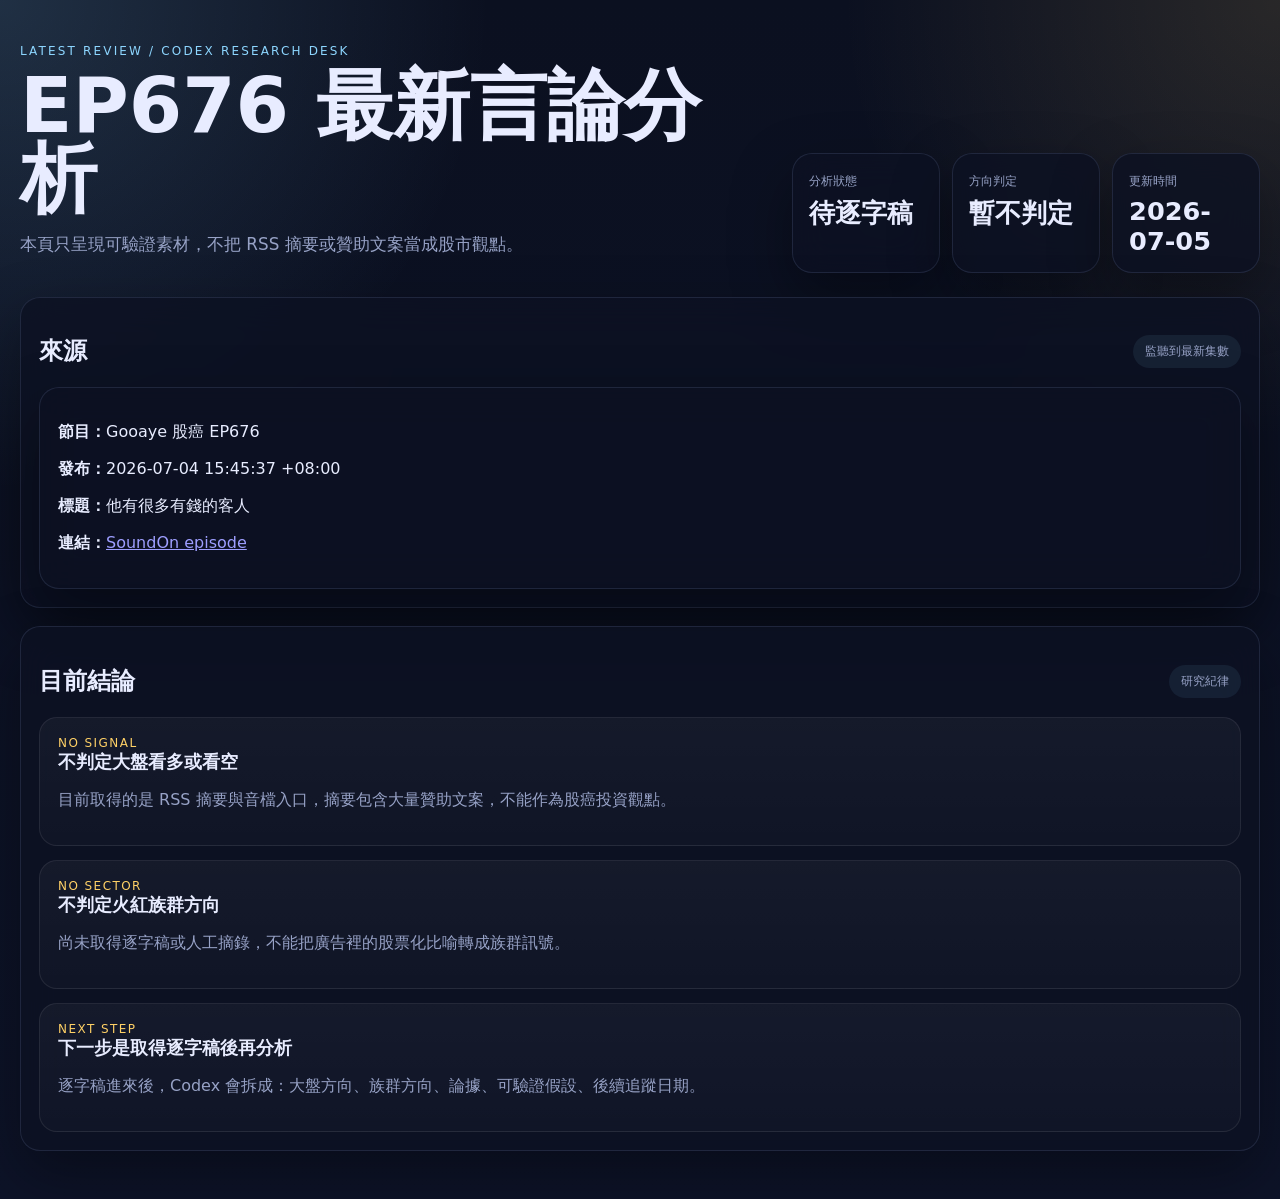
==== docs/latest-analysis.html @ 5f963d02 "Deploy latest episode analysis status" ====
<!doctype html>
<html lang="zh-Hant">
<head>
  <meta charset="utf-8" />
  <meta name="viewport" content="width=device-width, initial-scale=1" />
  <title>最新股癌言論分析</title>
  <link rel="stylesheet" href="./assets/site.css" />
</head>
<body>
  <div class="page-shell">
    <header class="hero">
      <div>
        <p class="eyebrow">Latest Review / Codex Research Desk</p>
        <h1>EP676 最新言論分析</h1>
        <p class="lead">本頁只呈現可驗證素材，不把 RSS 摘要或贊助文案當成股市觀點。</p>
      </div>
      <div class="hero-metrics">
        <div class="metric"><span class="metric-label">分析狀態</span><strong>待逐字稿</strong></div>
        <div class="metric"><span class="metric-label">方向判定</span><strong>暫不判定</strong></div>
        <div class="metric"><span class="metric-label">更新時間</span><strong>2026-07-05</strong></div>
      </div>
    </header>

    <main class="layout">
      <section class="panel summary">
        <div class="section-head">
          <h2>來源</h2>
          <span class="meta-pill">監聽到最新集數</span>
        </div>
        <article class="summary-card">
          <p><strong>節目：</strong>Gooaye 股癌 EP676</p>
          <p><strong>發布：</strong>2026-07-04 15:45:37 +08:00</p>
          <p><strong>標題：</strong>他有很多有錢的客人</p>
          <p><strong>連結：</strong><a href="https://player.soundon.fm/p/954689a5-3096-43a4-a80b-7810b219cef3/episodes/2d7b77d8-c828-43f9-b835-5a1a72aa2e38" target="_blank" rel="noreferrer">SoundOn episode</a></p>
        </article>
      </section>

      <section class="panel">
        <div class="section-head">
          <h2>目前結論</h2>
          <span class="meta-pill">研究紀律</span>
        </div>
        <div class="cards">
          <article class="card">
            <div class="tag">No Signal</div>
            <h3>不判定大盤看多或看空</h3>
            <p class="muted">目前取得的是 RSS 摘要與音檔入口，摘要包含大量贊助文案，不能作為股癌投資觀點。</p>
          </article>
          <article class="card">
            <div class="tag">No Sector</div>
            <h3>不判定火紅族群方向</h3>
            <p class="muted">尚未取得逐字稿或人工摘錄，不能把廣告裡的股票化比喻轉成族群訊號。</p>
          </article>
          <article class="card">
            <div class="tag">Next Step</div>
            <h3>下一步是取得逐字稿後再分析</h3>
            <p class="muted">逐字稿進來後，Codex 會拆成：大盤方向、族群方向、論據、可驗證假設、後續追蹤日期。</p>
          </article>
        </div>
      </section>
    </main>
  </div>
</body>
</html>
---- docs/assets/site.css ----
:root {
  color-scheme: dark;
  --bg: #0b1020;
  --panel: rgba(13, 18, 35, 0.82);
  --panel-border: rgba(173, 193, 255, 0.12);
  --text: #e8ecff;
  --muted: #97a2c6;
  --accent: #8dd6ff;
  --accent-2: #ffd166;
  --shadow: 0 24px 60px rgba(0, 0, 0, 0.35);
}
* { box-sizing: border-box; }
body {
  margin: 0;
  font-family: "Avenir Next", "Segoe UI", system-ui, sans-serif;
  background:
    radial-gradient(circle at top left, rgba(141, 214, 255, 0.16), transparent 28%),
    radial-gradient(circle at top right, rgba(255, 209, 102, 0.12), transparent 25%),
    linear-gradient(180deg, #0b1020 0%, #0d1328 100%);
  color: var(--text);
}
.page-shell { max-width: 1280px; margin: 0 auto; padding: 32px 20px 48px; }
.hero { display: grid; gap: 24px; grid-template-columns: 1.6fr 1fr; align-items: end; margin-bottom: 24px; }
.eyebrow { color: var(--accent); text-transform: uppercase; letter-spacing: .18em; font-size: 12px; }
h1 { font-size: clamp(2.8rem, 6vw, 5rem); margin: 0 0 8px; line-height: .95; }
.lead { max-width: 62ch; color: var(--muted); font-size: 1.05rem; }
.hero-metrics { display: grid; grid-template-columns: repeat(3, minmax(0, 1fr)); gap: 12px; }
.metric, .panel, .summary-card {
  background: var(--panel);
  border: 1px solid var(--panel-border);
  box-shadow: var(--shadow);
  backdrop-filter: blur(18px);
  border-radius: 20px;
}
.metric { padding: 16px; }
.metric-label, .meta-pill, label { color: var(--muted); font-size: 12px; }
.metric strong { display: block; font-size: 1.6rem; margin-top: 6px; }
.layout { display: grid; gap: 18px; }
.panel { padding: 18px; }
.controls { display: grid; grid-template-columns: repeat(2, minmax(0, 1fr)); gap: 16px; }
.control-row { display: grid; gap: 8px; }
select, input {
  width: 100%; padding: 14px 15px; border-radius: 14px;
  background: rgba(255,255,255,.04); color: var(--text);
  border: 1px solid rgba(255,255,255,.12); outline: none;
}
.section-head { display: flex; justify-content: space-between; align-items: center; gap: 12px; }
.meta-pill { padding: 8px 12px; border-radius: 999px; background: rgba(141, 214, 255, 0.08); }
.summary-card { padding: 18px; min-height: 120px; }
.cards { display: grid; gap: 14px; }
.card { padding: 18px; border-radius: 18px; background: linear-gradient(180deg, rgba(255,255,255,.04), rgba(255,255,255,.02)); border: 1px solid rgba(255,255,255,.08); }
.card h3 { margin: 0 0 8px; font-size: 1.1rem; }
.card .tag { color: var(--accent-2); font-size: 12px; text-transform: uppercase; letter-spacing: .12em; }
.sources { margin-top: 14px; display: grid; gap: 8px; }
.sources a { color: var(--accent); text-decoration: none; }
.muted { color: var(--muted); }
@media (max-width: 900px) { .hero, .controls, .hero-metrics { grid-template-columns: 1fr; } }
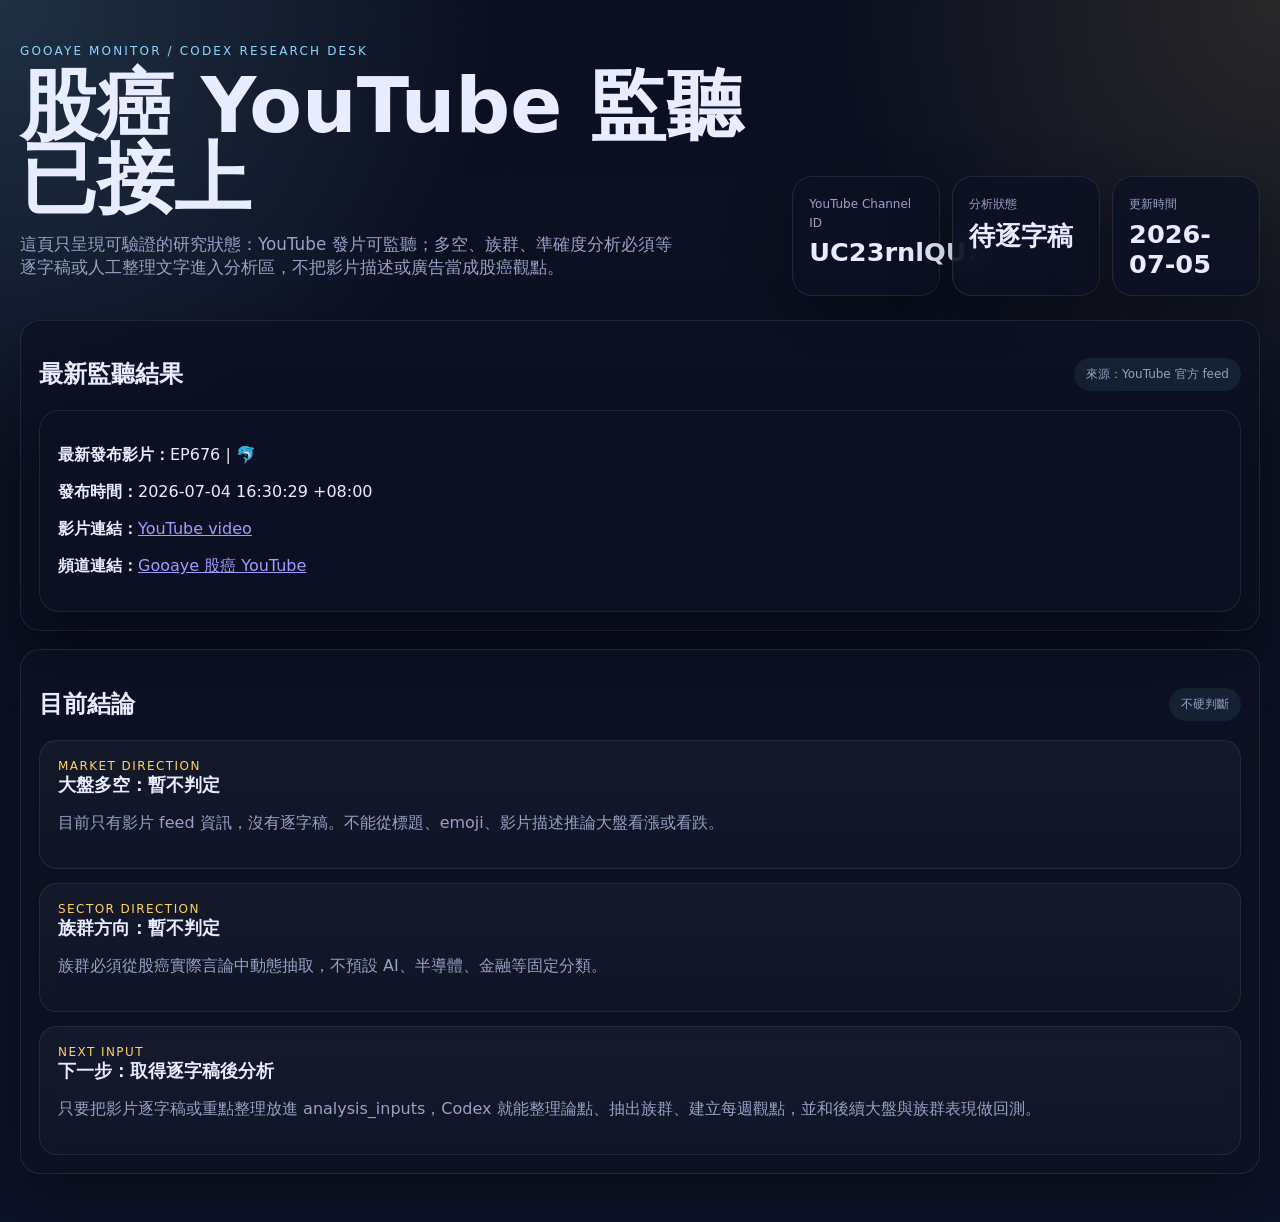
==== commit d26f4d0c: "Add Gooaye YouTube feed monitor" ====
--- a/docs/latest-analysis.html
+++ b/docs/latest-analysis.html
@@ -3,20 +3,22 @@
 <head>
   <meta charset="utf-8" />
   <meta name="viewport" content="width=device-width, initial-scale=1" />
-  <title>最新股癌言論分析</title>
+  <title>股癌最新言論分析狀態</title>
   <link rel="stylesheet" href="./assets/site.css" />
 </head>
 <body>
   <div class="page-shell">
     <header class="hero">
       <div>
-        <p class="eyebrow">Latest Review / Codex Research Desk</p>
-        <h1>EP676 最新言論分析</h1>
-        <p class="lead">本頁只呈現可驗證素材，不把 RSS 摘要或贊助文案當成股市觀點。</p>
+        <p class="eyebrow">Gooaye Monitor / Codex Research Desk</p>
+        <h1>股癌 YouTube 監聽已接上</h1>
+        <p class="lead">
+          這頁只呈現可驗證的研究狀態：YouTube 發片可監聽；多空、族群、準確度分析必須等逐字稿或人工整理文字進入分析區，不把影片描述或廣告當成股癌觀點。
+        </p>
       </div>
       <div class="hero-metrics">
+        <div class="metric"><span class="metric-label">YouTube Channel ID</span><strong>UC23rnlQU...</strong></div>
         <div class="metric"><span class="metric-label">分析狀態</span><strong>待逐字稿</strong></div>
-        <div class="metric"><span class="metric-label">方向判定</span><strong>暫不判定</strong></div>
         <div class="metric"><span class="metric-label">更新時間</span><strong>2026-07-05</strong></div>
       </div>
     </header>
@@ -24,37 +26,37 @@
     <main class="layout">
       <section class="panel summary">
         <div class="section-head">
-          <h2>來源</h2>
-          <span class="meta-pill">監聽到最新集數</span>
+          <h2>最新監聽結果</h2>
+          <span class="meta-pill">來源：YouTube 官方 feed</span>
         </div>
         <article class="summary-card">
-          <p><strong>節目：</strong>Gooaye 股癌 EP676</p>
-          <p><strong>發布：</strong>2026-07-04 15:45:37 +08:00</p>
-          <p><strong>標題：</strong>他有很多有錢的客人</p>
-          <p><strong>連結：</strong><a href="https://player.soundon.fm/p/954689a5-3096-43a4-a80b-7810b219cef3/episodes/2d7b77d8-c828-43f9-b835-5a1a72aa2e38" target="_blank" rel="noreferrer">SoundOn episode</a></p>
+          <p><strong>最新發布影片：</strong>EP676 | 🐬</p>
+          <p><strong>發布時間：</strong>2026-07-04 16:30:29 +08:00</p>
+          <p><strong>影片連結：</strong><a href="https://www.youtube.com/watch?v=FqSGUclc5lQ" target="_blank" rel="noreferrer">YouTube video</a></p>
+          <p><strong>頻道連結：</strong><a href="https://www.youtube.com/@gooaye" target="_blank" rel="noreferrer">Gooaye 股癌 YouTube</a></p>
         </article>
       </section>
 
       <section class="panel">
         <div class="section-head">
           <h2>目前結論</h2>
-          <span class="meta-pill">研究紀律</span>
+          <span class="meta-pill">不硬判斷</span>
         </div>
         <div class="cards">
           <article class="card">
-            <div class="tag">No Signal</div>
-            <h3>不判定大盤看多或看空</h3>
-            <p class="muted">目前取得的是 RSS 摘要與音檔入口，摘要包含大量贊助文案，不能作為股癌投資觀點。</p>
+            <div class="tag">Market Direction</div>
+            <h3>大盤多空：暫不判定</h3>
+            <p class="muted">目前只有影片 feed 資訊，沒有逐字稿。不能從標題、emoji、影片描述推論大盤看漲或看跌。</p>
           </article>
           <article class="card">
-            <div class="tag">No Sector</div>
-            <h3>不判定火紅族群方向</h3>
-            <p class="muted">尚未取得逐字稿或人工摘錄，不能把廣告裡的股票化比喻轉成族群訊號。</p>
+            <div class="tag">Sector Direction</div>
+            <h3>族群方向：暫不判定</h3>
+            <p class="muted">族群必須從股癌實際言論中動態抽取，不預設 AI、半導體、金融等固定分類。</p>
           </article>
           <article class="card">
-            <div class="tag">Next Step</div>
-            <h3>下一步是取得逐字稿後再分析</h3>
-            <p class="muted">逐字稿進來後，Codex 會拆成：大盤方向、族群方向、論據、可驗證假設、後續追蹤日期。</p>
+            <div class="tag">Next Input</div>
+            <h3>下一步：取得逐字稿後分析</h3>
+            <p class="muted">只要把影片逐字稿或重點整理放進 analysis_inputs，Codex 就能整理論點、抽出族群、建立每週觀點，並和後續大盤與族群表現做回測。</p>
           </article>
         </div>
       </section>
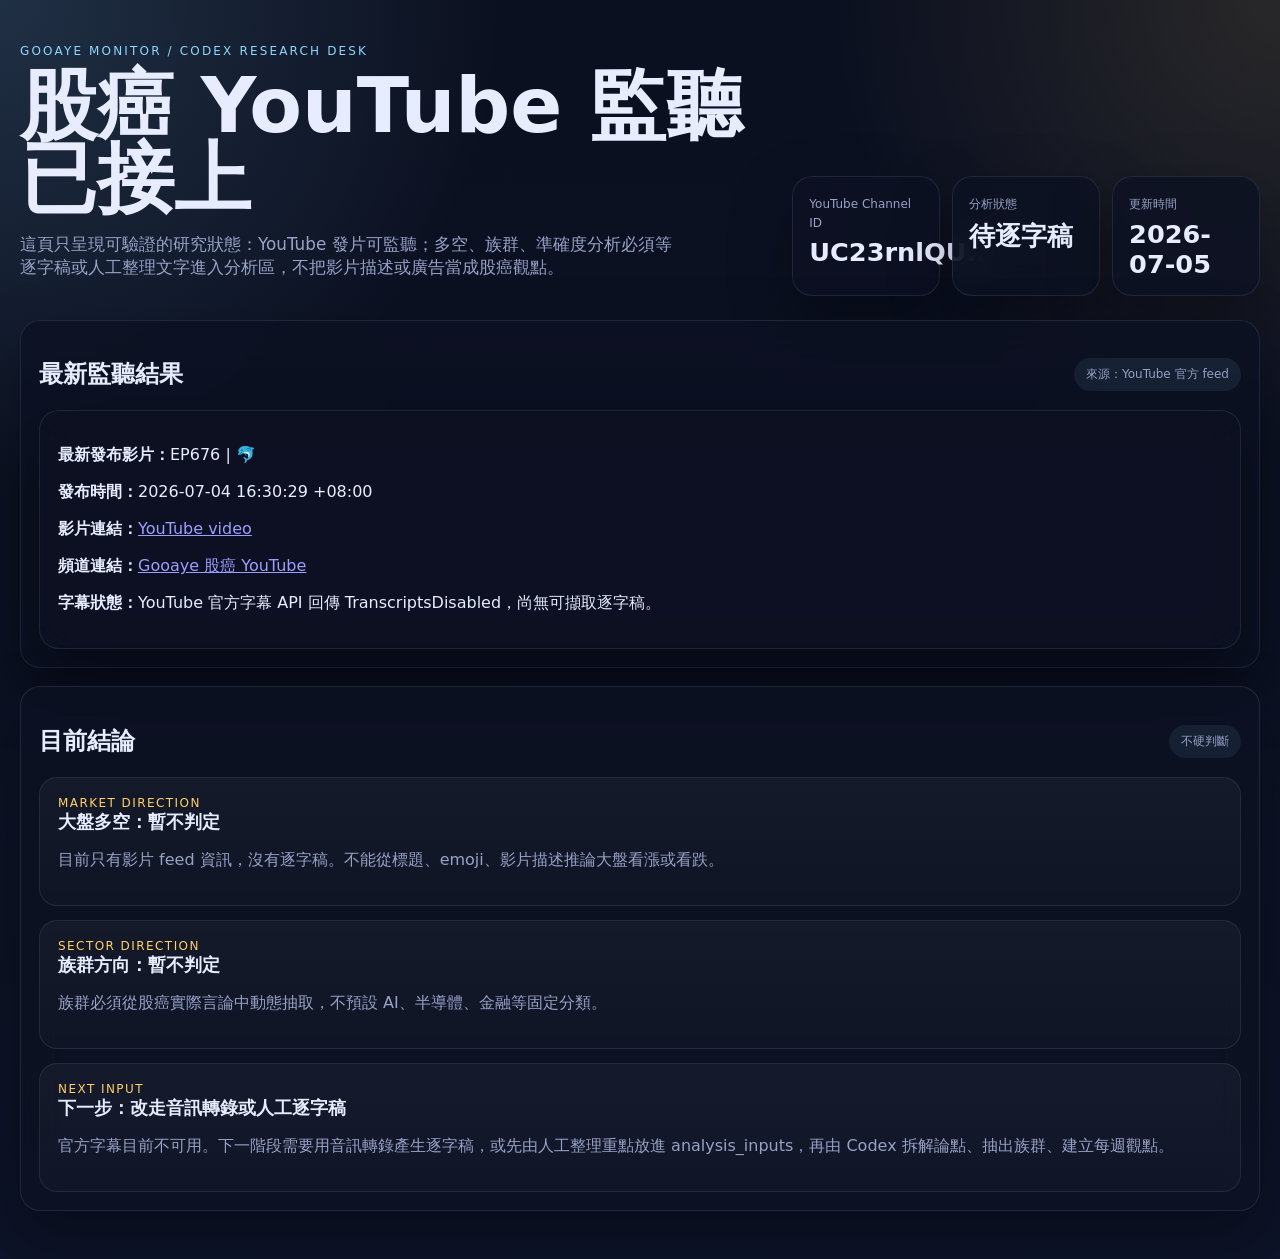
==== commit 51ef6881: "Add YouTube transcript fetcher" ====
--- a/docs/latest-analysis.html
+++ b/docs/latest-analysis.html
@@ -34,6 +34,7 @@
           <p><strong>發布時間：</strong>2026-07-04 16:30:29 +08:00</p>
           <p><strong>影片連結：</strong><a href="https://www.youtube.com/watch?v=FqSGUclc5lQ" target="_blank" rel="noreferrer">YouTube video</a></p>
           <p><strong>頻道連結：</strong><a href="https://www.youtube.com/@gooaye" target="_blank" rel="noreferrer">Gooaye 股癌 YouTube</a></p>
+          <p><strong>字幕狀態：</strong>YouTube 官方字幕 API 回傳 TranscriptsDisabled，尚無可擷取逐字稿。</p>
         </article>
       </section>
 
@@ -55,8 +56,8 @@
           </article>
           <article class="card">
             <div class="tag">Next Input</div>
-            <h3>下一步：取得逐字稿後分析</h3>
-            <p class="muted">只要把影片逐字稿或重點整理放進 analysis_inputs，Codex 就能整理論點、抽出族群、建立每週觀點，並和後續大盤與族群表現做回測。</p>
+            <h3>下一步：改走音訊轉錄或人工逐字稿</h3>
+            <p class="muted">官方字幕目前不可用。下一階段需要用音訊轉錄產生逐字稿，或先由人工整理重點放進 analysis_inputs，再由 Codex 拆解論點、抽出族群、建立每週觀點。</p>
           </article>
         </div>
       </section>
